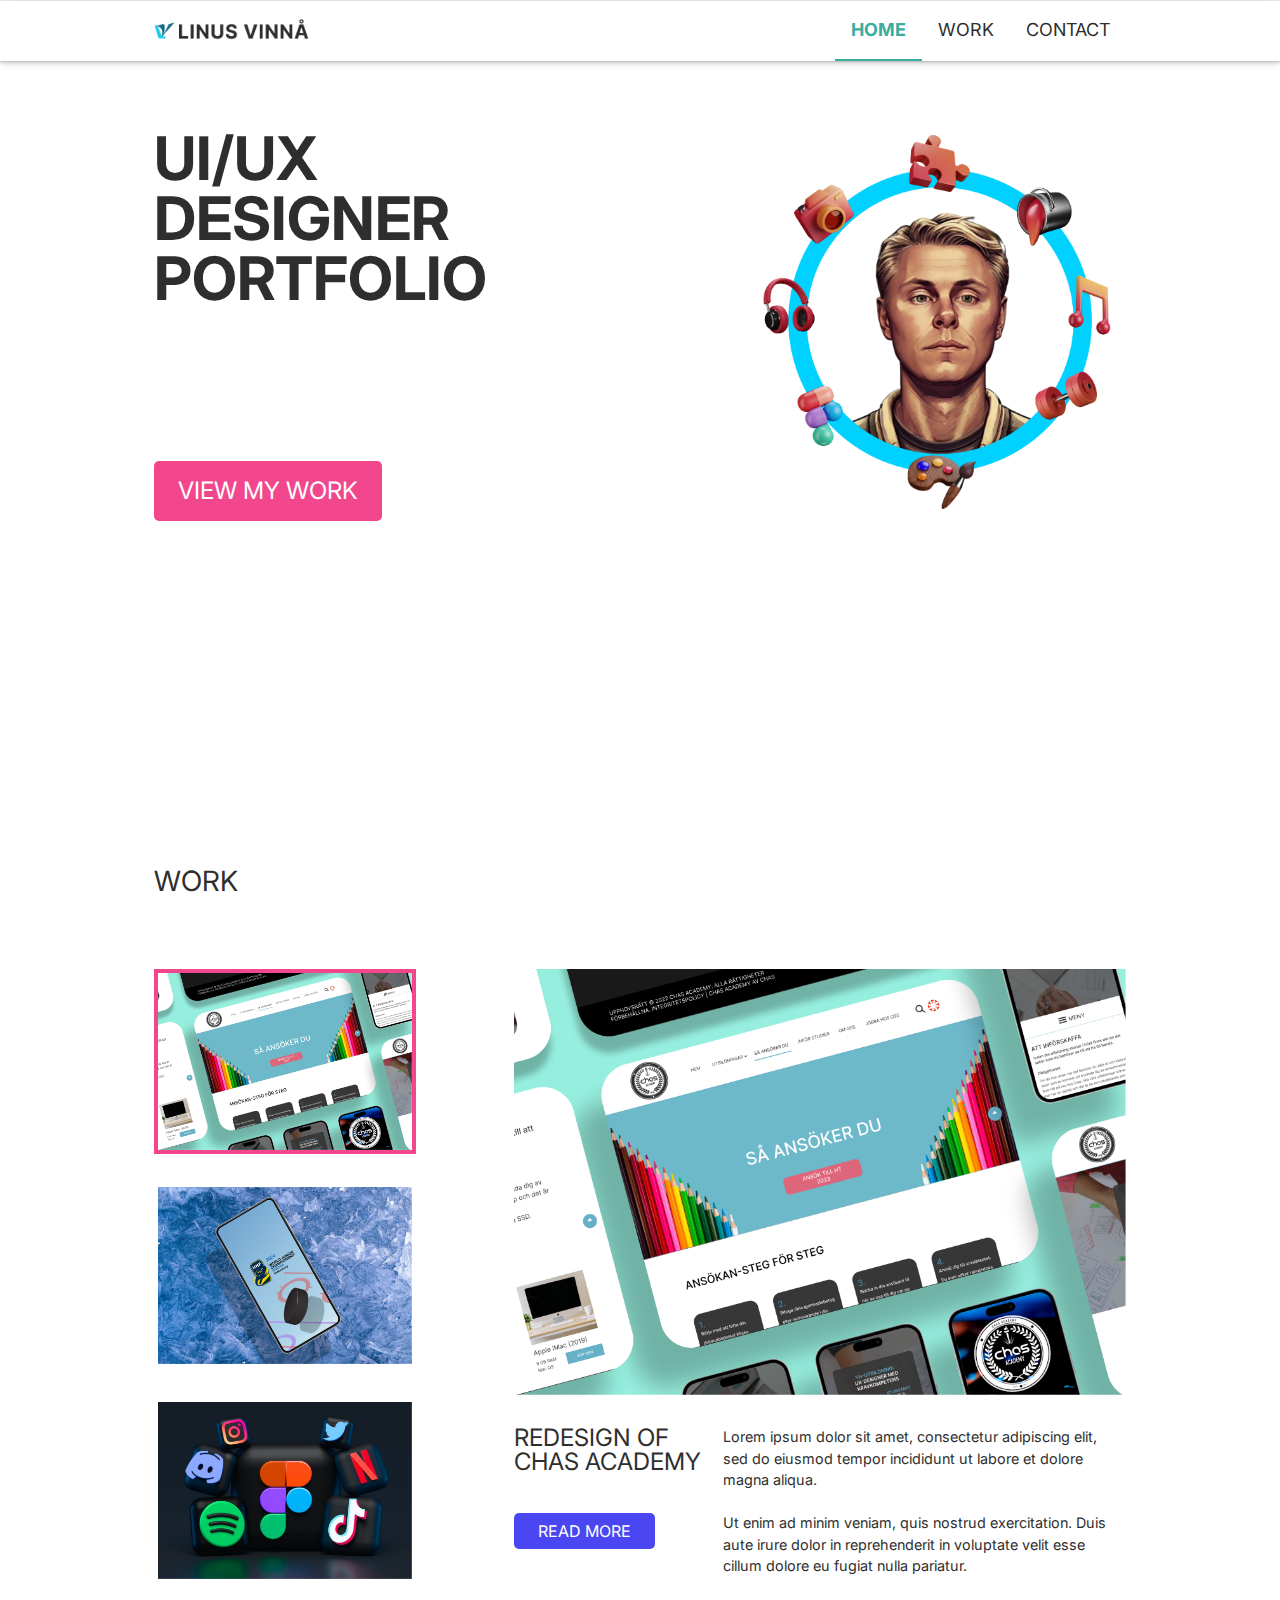
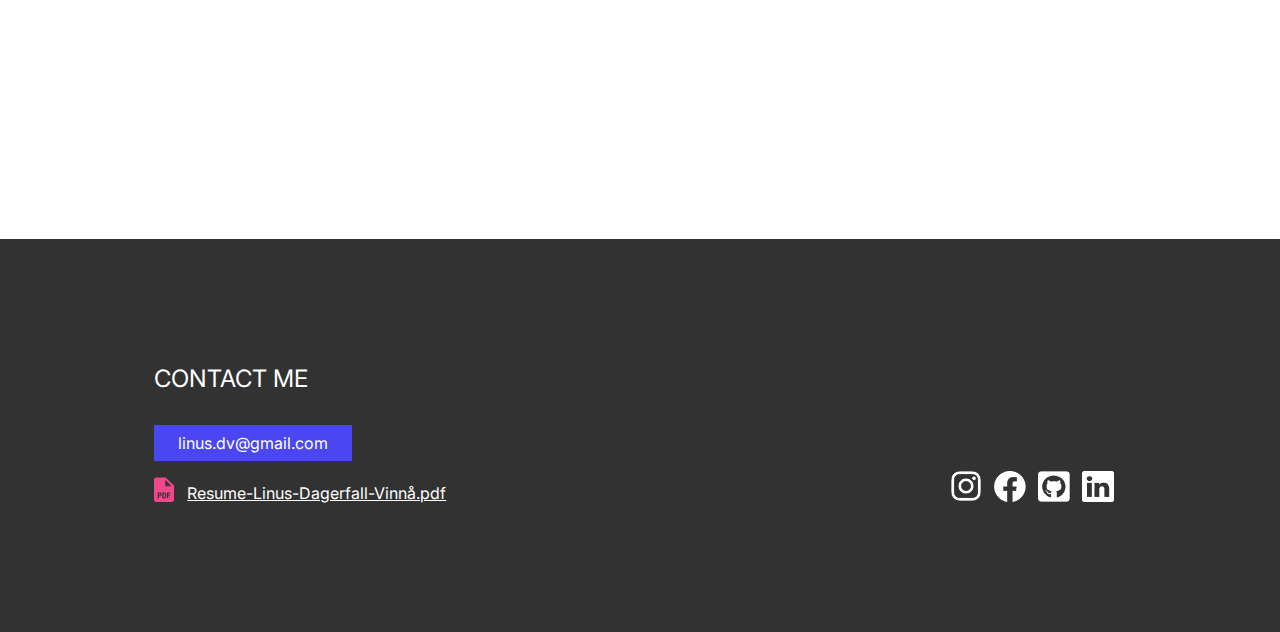
==== Index.html @ 8bae4296 "Add comment" ====
<!doctype html>
<html>

<head>
    <meta name="viewport" content="width=device-width, initial-scale=1">
    <title>Start</title>
    <link rel="stylesheet" type="text/css" href="reset.css" />
    <link rel="stylesheet" type="text/css" href="styles.css" />
    <link href='https://fonts.googleapis.com/css?family=Inter' rel='stylesheet'>
    <script src="https://ajax.googleapis.com/ajax/libs/jquery/1.12.4/jquery.min.js"></script>
    <script src="http://maxcdn.bootstrapcdn.com/bootstrap/3.3.7/js/bootstrap.min.js"></script>
    <script type="text/javascript" src="script.js"></script>
    <meta charset="utf-8">
</head>

<body>
    <span id="1"></span>
    <!--Test123-->
    <!-- Header -->
    <header>
        <div id="widescreen_logo">
            <a href="#1"><img src="images/loggan.png" alt="Linus Vinnå logotyp" /></a>
            <!-- Lägg till alt på andra ställen!!!-->
        </div>

        <div id="smallscreen_header">
            <div id="smallscreen_logo">
                <a href="#1"><img src="images/loggan.png" alt="Linus Vinnå logotyp" /></a>
            </div>
            <a id="hamburger_menu_button">&#9776</a><!--Burgermenu-->
        </div>

        <nav>
            <ul id="largemenu">
                <li><a href="#1" class = "active" class="close">HOME</a></li>
                <li><a href="#2" class="close">WORK</a></li><!--widescreen menu-->
                <li><a href="#3" class="close">CONTACT</a></li>
            </ul>

            <ul id="smallmenu">
                <li><a href="#1" class = "active2" class="close">HOME</a></li>
                <li><a href="#2" class="close">WORK</a></li> <!--smallscreen menu-->
                <li><a href="#3" class="close">CONTACT</a></li>
            </ul>
        </nav>
    </header>


    <div id="title_section">
        <div id="title_grid_container">
            <div id="item1">
                <div id="top_div">
                    <h1>UI/UX DESIGNER PORTFOLIO</h1>
                    <div id="bottom_div">
                        <a href="#2" id="view_work_button">VIEW MY WORK</a>
                    </div>
                </div>
            </div>
            <div id="item2">
                <img id="header_image" src="images/objects2.png" /> <!--Byt namn på bilder!-->
            </div>
        </div>
    </div>


    <span id="2"></span>

    <h2 id="widescreen_gallery_title">WORK</h2>

    <div id="wideversion_gallery">

        <div id="side_gallery_nav">
            <img id="wideversion_gallery_box1" class="wideversion_gallery_image" src="images/bild123.png"
                onclick=chas(); />
            <img id="wideversion_gallery_box2" class="wideversion_gallery_image" src="images/hockey_image.png"
                onclick=hockey(); />
            <img id="wideversion_gallery_box3" class="wideversion_gallery_image" src="images/figma_image.png"
                onclick=figma(); />
        </div>


        <div id="main_gallery">
            <img id="wideversion_big_gallery_image" src="images/bild123.png" />
            <div id="bottom_main">
                <div id="left_main">
                    <h2 id="gallery_title">Redesign of Chas Academy</h2>
                    <a href="CaseStudy1.html" id="readmore_btn">READ MORE</a>
                </div>
                <p id="wide_paragraph">Lorem ipsum dolor sit amet, consectetur adipiscing elit, sed do eiusmod
                    tempor
                    incididunt ut labore et dolore magna aliqua.<br><br>

                    Ut enim ad minim veniam, quis nostrud exercitation. Duis aute irure dolor in
                    reprehenderit
                    in voluptate velit esse cillum dolore eu fugiat nulla pariatur. </p>
            </div>
        </div>
    </div>

    <div id="smallversion_gallery">

        <h2 id="smallscreen_gallery_title">Work</h2>

        <div id="big_image_section_smallversion">
            <img id="smallversion_big_gallery_image" src="images/bild123.png" />
        </div>

        <div id="top_section_smallversion">
            <img id="smallversion_gallery_box1" class="smallversion_gallery_image" src="images/bild123.png"
                onclick=chas2(); />
            <img id="smallversion_gallery_box2" class="smallversion_gallery_image" src="images/hockey_image.png"
                onclick=hockey2(); />
            <img id="smallversion_gallery_box3" class="smallversion_gallery_image" src="images/figma_image.png"
                onclick=figma2(); />
        </div>

        <div id="bottom_section_gallery_smallversion">
            <h2 id="gallery_title_smallversion">Redesign of Chas Academy</h2>
            <p id="small_paragraph">Lorem ipsum dolor sit amet, consectetur adipiscing elit, sed do eiusmod
                tempor
                incididunt ut labore et dolore magna aliqua.<br><br>

                Ut enim ad minim veniam, quis nostrud exercitation. Duis aute irure dolor in
                reprehenderit
                in voluptate velit esse cillum dolore eu fugiat nulla pariatur. </p>
            <a href="CaseStudy1.html" id="readmore_btn_small">READ MORE</a>
        </div>
    </div>


    <!-- Footer -->
    <span id="3"></span>
    <footer>
        <div id="footer_row">
            <div id="footer_left">
                <h3>Contact me</h3>
                <a href="mailto:linus.dv@gmail.com" id="email_link">linus.dv@gmail.com</a><br><br>
                <div id="resume">
                    <a href="https://www.w3schools.com/" target="_blank"><img id="pdfimage"
                            src="images/pdf_vector.png" /></a>
                    <p id="resume_text">
                        <a href="https://www.w3schools.com/" target="_blank">Resume-Linus-Dagerfall-Vinnå.pdf</a>
                    </p>
                </div>
            </div>
            <div id="footer_right">
                <a href="https://www.instagram.com/?hl=sv" target="_blank"><img class="social_media_image"
                        src="images/instagram.png" /></a>
                <a href="https://www.facebook.com/" target="_blank"><img class="social_media_image"
                        src="images/facebookimage.png" /></a>
                <a href="https://github.com/" target="_blank"><img class="social_media_image"
                        src="images/githubimage.png" /></a>
                <a href="https://www.linkedin.com/feed/" target="_blank"><img class="social_media_image"
                        src="images/linkedinimage.png" /></a>
            </div>
        </div>
    </footer>
    <script src="./gallery_script.js"></script>
</body>

</html>
---- styles.css ----
* {
    box-sizing: border-box;
}

/* Style the body */
body {
    font-family: 'Inter';
    margin: 0;
    color: #2E2E2E;
    font-size: 1rem;
}


header {
    background-color: #f1f1f1;
    width: 100%;
    padding: 1px 0;
    text-align: center;
    position: fixed;
    z-index: 100;
}


a {
    color: inherit;
}

ul {
    display: flex;
    list-style-type: none;
    margin: 0;
    overflow: hidden;
    background-color: white;
    justify-content: flex-end;
    box-shadow: 0 2px 4px 0 rgba(0, 0, 0, 0.16), 0 2px 10px 0 rgba(0, 0, 0, 0.12);
    padding-right: 12%;
    -webkit-transition: max-height 0.4s;
    -moz-transition: max-height 0.4s;
    transition: max-height 0.4s;
    padding-right: 12%;
}

li a {
    display: inline-block;
    color: #2E2E2E;
    text-align: center;
    padding: 20px 16px;
    text-decoration: none;
    font-size: large;
    border-bottom: 2px solid #FFFF;
}

li a:hover {
    border-bottom: 2px solid #3BAD9F;
    transition: 0, 7s;
}

li a.active {
    color: #3BAD9F;
    border-bottom: 2px solid #3BAD9F;
    font-weight: 700;
}

li a.active2 {
    color: #3BAD9F;
    font-weight: 700;
}

.parallax3 {
    background: url("images/chascasestudybg.png")repeat fixed 100%;
}

.parallax-inner-casestudy {
    padding-top: 14%;
    padding-bottom: 32%;
    padding-left: 12%;
    padding-right: 12%;
}

.left {
    float: left;
    width: 50%;
}

.right {
    float: right;
    width: 50%;
}

.chastitle {
    text-align: left;
    color: #2E2E2E;
    width: 120%;
    font-size: 140%;
    text-transform: uppercase;
    letter-spacing: 14;
    font-family: 'Inter';
    line-height: 120%;
}

.chastitle2 {
    text-align: left;
    color: #2E2E2E;
    width: 120%;
    font-size: 200%;
    padding-top: 0%;
    padding-bottom: 5%;
    text-transform: uppercase;
    letter-spacing: 14;
    font-family: 'Inter';
    line-height: 120%;
}

.flextest {
    display: flex;
    flex-direction: column;
    justify-content: flex-start;
    display: none;
}

.casestudylogo {
    float: left;
    width: 50%;
    padding-top: 10%;
}

.casestudyheroimage {
    float: right;
    width: 90%;
    padding-bottom: 0px;
}

.casestudyheroimage2 {
    float: right;
    width: 100%;
    padding-bottom: 0px;
}

#widescreen_logo {
    top: 1.2rem;
    /*left: 3rem;*/
    padding-left: 12%;
    position: absolute;
    transition: filter 0.3s ease-in-out;
    opacity: 1.0;
    filter: alpha(opacity=100);
}

#widescreen_logo:hover {
    opacity: 0.9;
    filter: alpha(opacity=100);
}

#widescreen_logo img {
    max-width: 10rem;
    max-height: 10rem;
}

#smallscreen_logo {
    top: 0rem;
    padding-left: 0%;
    position: absolute;
    display: none;
    transition: filter 0.3s ease-in-out;
    opacity: 1.0;
    filter: alpha(opacity=100);
}

#smallscreen_logo:hover {
    opacity: 0.9;
    filter: alpha(opacity=100);
}

#smallscreen_logo img {
    max-width: 9rem;
    max-height: 9rem;
}

#smallscreen_header {
    width: 100%;
    background-color: white;
    text-align: right;
    box-sizing: border-box;
    cursor: pointer;
    color: #2E2E2E;
    display: none;
    font-size: 2.4em;
    padding-left: 5%;
    padding-right: 5%;
    box-shadow: 0 2px 4px 0 rgba(0, 0, 0, 0.16), 0 2px 10px 0 rgba(0, 0, 0, 0.12);
    z-index: 100;
}

#hamburger_menu_button {
    width: 40%;
}


#smallmenu {
    display: none;
}


/*Title */
#title_section {
    padding-top: 10%;
    padding-bottom: 15%;
    padding-left: 12%;
    padding-right: 12%;
    color: #323232;
    background-color: #ffffff;
}

#view_work_button {
    background-color: #F2478D;
    border: none;
    color: white;
    padding: 18px 24px;
    text-align: center;
    text-decoration: none;
    display: inline-block;
    font-size: 24px;
    cursor: pointer;
    margin-top: 0%;
    border-radius: 5px;
    opacity: 1.0;
    filter: alpha(opacity=100);
    transition: filter 0.3s ease-in-out;
}

#view_work_button:hover {
    opacity: 0.9;
    filter: alpha(opacity=100);
    /* For IE8 and earlier */
}

h1 {
    text-align: left;
    color: #2E2E2E;
    font-family: 'Inter';
    font-size: 200%;
    margin-top: 0%;
    font-weight: bold;
}


#item1 {
    grid-area: left;
}

#item2 {
    grid-area: right;

}

#title_grid_container {
    display: grid;
    grid-template-areas:
        'left right right right right right';
}

#title_grid_container>div {
    text-align: center;
    font-size: 30px;
    position: relative;
}

#title_grid_container2 {
    display: grid;
    grid-template-areas:
        'left right right right right right';
}

#title_grid_container2>div {
    text-align: center;
    font-size: 30px;
    position: relative;
}

#top_div {
    position: relative;
    height: 100%;
}

#bottom_div {
    position: absolute;
    bottom: 0px;
}

#header_image {
    float: right;
    width: 70%;
}

#email_link {
    background-color: #4A47F2;
    border: none;
    color: white;
    padding: 10px 24px;
    text-align: center;
    text-decoration: none;
    display: inline-block;
    font-size: 16px;
    cursor: pointer;
    margin-top: 5%;
    transition: filter 0.3s ease-in-out;
    opacity: 1.0;
    filter: alpha(opacity=100);
}

#email_link:hover {
    opacity: 0.9;
    filter: alpha(opacity=100);
}

/* Column container */
#footer_row {
    display: flex;
    flex-wrap: wrap;
}

#footer_left {
    flex: 70%;
}

#resume {
    display: flex;
    justify-content: flex-start;
    align-items: flex-end;
}

#wideversion_gallery {
    display: flex;
    flex-wrap: wrap;
    padding-left: 12%;
    padding-right: 12%;
    margin-top: 20%;
    padding-bottom: 20%;
}

#side_gallery_nav {
    display: flex;
    flex-direction: column;
    justify-content: flex-start;
    flex: 30%;
    cursor: pointer;
}

#smallversion_gallery {
    display: none;
    padding-bottom: 20%;
    padding-top: 20%;
}

#widescreen_gallery_title {
    display: block;
}

#top_section_smallversion {
    display: flex;
    flex-direction: row;
    justify-content: center;
    padding-left: 5%;
    padding-right: 5%;
    padding-bottom: 5%;
}

#big_image_section_smallversion {
    display: flex;
    flex-direction: row;
    justify-content: center;
    padding-top: 5%;
    padding-left: 5%;
    padding-right: 5%;
}

#main_gallery {
    display: flex;
    flex-direction: column;
    justify-content: flex-start;
    flex: 70%;
    padding-left: 7%;
}

#bottom_main {
    display: flex;
    flex-direction: row;
    justify-content: flex-start;
    padding-top: 5%;
}

#bottom_section_gallery_smallversion {
    display: flex;
    flex-direction: column;
    justify-content: flex-start;
    padding-left: 5%;
    padding-right: 5%;
}

#footer_right {
    display: flex;
    justify-content: flex-end;
    align-items: flex-end;
    flex: 30%;
}

/* Footer */
footer {
    padding-left: 12%;
    padding-right: 12%;
    padding-top: 10%;
    padding-bottom: 10%;
    text-align: left;
    background: #323232;
    color: white;
}

#pdfimage {
    width: 20px;
}

.social_media_image {
    width: 32px;
    margin-right: 12px;
    opacity: 1.0;
    filter: alpha(opacity=100);
    transition: filter 0.3s ease-in-out;
}

.social_media_image:hover {
    opacity: 0.9;
    filter: alpha(opacity=100);
}

#resume_text {
    text-align: left;
    color: #ffffff;
    margin-bottom: 3px;
    margin-left: 2%;
}

#gallery_title {
    text-transform: uppercase;
    font-size: 24px;
    margin-top: 0%;
    margin-bottom: 20%;
    padding-top: 0%;
    padding-left: 0%;
}

#gallery_title_smallversion {
    text-transform: uppercase;
    font-size: 24px;
    margin-top: 0%;
    margin-bottom: 5%;
    padding-top: 0%;
    padding-left: 0%;
}

#smallscreen_gallery_title {
    text-transform: uppercase;
    font-size: 24px;
    margin-top: 0%;
    padding-top: 0%;
    padding-left: 5%;
    width: 100%;
}

#header_image {
    float: right;
    width: 70%;
}

.wideversion_gallery_image {
    float: left;
    width: 90%;
    margin-top: 10%;
    opacity: 1.0;
    filter: alpha(opacity=100);
    border: 4px solid #FFFF;
    /* For IE8 and earlier */
    transition: filter 0.3s ease-in-out;
}

.wideversion_gallery_image:hover {
    opacity: 0.9;
    filter: alpha(opacity=100);
    /* For IE8 and earlier */
}

#wideversion_big_gallery_image {
    width: 100%;
    float: right;
}

.smallversion_gallery_image {
    float: left;
    width: 30%;
    margin-top: 10%;
    margin-left: 5%;
    opacity: 1.0;
    cursor: pointer;
    filter: alpha(opacity=100);
    border: 4px solid #FFFF;
    /* For IE8 and earlier */
    transition: filter 0.3s ease-in-out;
}

.smallversion_gallery_image:hover {
    opacity: 0.9;
    filter: alpha(opacity=100);
    /* For IE8 and earlier */
}

#smallversion_big_gallery_image {
    width: 100%;
}

#readmore_btn {
    background-color: #4A47F2;
    border: none;
    color: white;
    padding: 10px 24px;
    text-align: center;
    text-decoration: none;
    display: inline-block;
    font-size: 16px;
    cursor: pointer;
    margin-top: 0%;
    border-radius: 5px;
    transition: filter 0.3s ease-in-out;
    opacity: 1.0;
    filter: alpha(opacity=100);
    float: left;
}

#readmore_btn:hover {
    opacity: 0.9;
    filter: alpha(opacity=100);
    /* For IE8 and earlier */
}

#readmore_btn_small {
    width: 35%;
    background-color: #4A47F2;
    border: none;
    color: white;
    padding: 15px 24px;
    text-align: center;
    text-decoration: none;
    display: inline-block;
    font-size: 16px;
    cursor: pointer;
    margin-top: 5%;
    border-radius: 5px;
    float: left;
    transition: filter 0.3s ease-in-out;
    opacity: 1.0;
    filter: alpha(opacity=100);
}

#readmore_btn_small:hover {
    opacity: 0.9;
    filter: alpha(opacity=100);
}

#wide_paragraph {
    font-size: 90%;
    margin-left: 2%;
    text-align: left;
    margin-top: 0px;
    padding-top: 0px;
    line-height: 150%;
}

#small_paragraph {
    display: none;
    font-size: 80%;
    text-align: left;
    margin-top: 0px;
    padding-top: 0px;
    line-height: 150%;
}

#wideversion_gallery_box1 {
    border: 4px solid #F2478D;
    margin-top: 0px;
}

#smallversion_gallery_box1 {
    border: 4px solid #F2478D;
    margin-top: 10%;
    margin-left: 0%;
}

h2 {
    font-size: 28px;
    text-align: left;
    float: left;
    font-weight: 400;
    padding-top: 12%;
    padding-left: 12%;
}

h3 {
    font-size: 24px;
    text-transform: uppercase;
    text-align: left;
    font-weight: 400;
}

#side_gallery_nav2 {
    display: flex;
    flex-direction: row;
    justify-content: flex-start;
    flex: 60%;
    line-height: 150%;
    padding-left: 7%;
}

#main_gallery2 {
    display: flex;
    justify-content: flex-end;
    flex: 40%;
}

.gallerypic {
    width: 100%;
}

#wideversion_gallery2 {
    display: flex;
    flex-wrap: wrap;
    padding-left: 12%;
    padding-right: 12%;
    margin-top: 5%;
    padding-bottom: 20%;
    line-height: 150%;
}

#side_gallery_nav3 {
    display: flex;
    flex-direction: row;
    justify-content: flex-start;
    flex: 40%;
}

#main_gallery3 {
    display: flex;
    flex-direction: row;
    justify-content: flex-start;
    flex: 60%;
    padding-top: 3%;
    font-weight: bold;
}

#wideversion_gallery3 {
    display: flex;
    flex-wrap: wrap;
    flex-direction: column;
    padding-left: 12%;
    padding-right: 12%;
    margin-top: 12%;
    line-height: 150%;
}

.test123 {
    font-size: 28px;
    text-align: left;
    float: left;
    font-weight: 400;
    padding-top: 0%;
    padding-left: 0%;
}

.parallax4 {
    background: url("images/parallax2.png")repeat fixed 100%;
    -webkit-background-size: cover;
    -moz-background-size: cover;
    background-size: cover;
}

.parallax-inner-casestudy2 {
    padding-top: 10%;
    padding-bottom: 10%;
}


.colortempelet {
    width: 100%;
}

#colortempelet_div {
    display: flex;
    flex-wrap: wrap;
    padding-left: 12%;
    padding-right: 12%;
    margin-top: 5%;
    padding-bottom: 20%;
}

@media screen and (max-width:1100px) {
    h1 {
        text-align: left;
        color: #2E2E2E;
        font-family: 'Inter';
        font-size: 160%;
        margin-top: 0%;
    }

    .wideversion_gallery_image {
        width: 100%;
    }


    #wideversion_big_gallery_image {
        width: 100%;
    }

    #wide_paragraph {
        font-size: 80%;
        margin-left: 2%;

    }

    h2 {
        font-size: 28px;
        padding-left: 12%;
        padding-top: 8%;
    }

    #readmore_btn {
        padding: 8px 12px;
        font-size: 16px;
    }

    #wideversion_gallery2 {
        display: flex;
        flex-wrap: wrap;
        flex-direction: column;
        justify-content: flex-start;
        padding-left: 12%;
        padding-right: 12%;
        margin-top: 5%;
        padding-bottom: 20%;
    }

    #side_gallery_nav2 {
        justify-content: flex-start;
        padding-left: 0%;
        padding-top: 5%;
    }

    #main_gallery3 {
        padding-top: 5%;
    }

}


@media screen and (max-width:900px) {
    h1 {
        text-align: left;
        color: #2E2E2E;
        font-family: 'Inter';
        font-size: 140%;
        margin-top: 0%;
    }

    #wideversion_big_gallery_image {
        width: 100%;
    }

}

@media screen and (max-width:800px) {
    h1 {
        text-align: left;
        color: #2E2E2E;
        font-family: 'Inter';
        font-size: 120%;
        margin-top: 0%;
    }

    #title_section {
        padding-top: 10%;
    }

    #wideversion_big_gallery_image {
        width: 100%;
    }

}


@media screen and (max-width:768px) {

    ul li a {
        width: 100%;
        box-sizing: border-box;
        justify-content: flex-start;
        padding-left: 0%;
        padding-right: 0%;
        text-align: left;
        border-bottom: 0px solid #FFFF;
        color: #999999;
    }

    ul {
        max-height: 0;
        font-size: 18px;
        line-height: 15px;
    }

    li a:hover {
        color: #2E2E2E;
        border-bottom: 0px solid #FFFF;
    }

    #largemenu {
        display: none;
    }

    #smallmenu {
        display: block;
        width: 100%;
    }

    .showing {
        max-height: 20em;
    }

    #widescreen_logo {
        display: none;
    }

    #smallscreen_logo {
        display: block;
    }

    #smallscreen_header {
        display: block;
        padding-left: 5%;
        padding-right: 5%;
    }

    #footer_row,
    .navbar {
        flex-direction: column;
    }

    #view_work_button {
        font-size: 18px;
        margin-top: 2%;
        padding: 16px 16px;
    }

    h1 {
        text-align: left;
        color: #2E2E2E;
        font-family: 'Inter';
        font-size: 120%;
        margin-top: 0%;
    }

    #title_section {
        padding-left: 5%;
        padding-right: 5%;
        padding-top: 20%;
    }

    #footer_right {
        display: flex;
        justify-content: flex-start;
        align-items: flex-end;
        margin-top: 10%;
    }

    footer {
        padding-top: 12%;
        padding-bottom: 12%;
        padding-left: 5%;
        padding-right: 5%;
    }

    #wideversion_gallery {
        display: flex;
        flex-wrap: wrap;
        padding-right: 5%;
        padding-left: 5%;
    }

    #gallery_title {
        font-size: 20px;
    }

    #gallery_title_smallversion {
        font-size: 20px;
    }

    #wideversion_big_gallery_image {
        width: 100%;
    }

    #smallversion_gallery {
        display: block;
    }

    #small_paragraph {
        display: block;
    }

    #wideversion_gallery {
        display: none;
    }


    h2 {
        font-size: 28px;
        padding-top: 25%;
        padding-left: 5%;
    }

    #widescreen_gallery_title {
        display: none;
    }

    ul li a {
        width: 100%;
        box-sizing: border-box;
        padding-left: 5%;
        padding-right: 0%;
        text-align: left;
        border-bottom: 0px solid #FFFF;
        color: #999999;
    }

    .parallax-inner-casestudy {
        padding-top: 14%;
        padding-bottom: 50%;
        margin-left: 5%;
        margin-right: 5%;
    }

    .flextest {
        display: block;
    }

    #title_grid_container2 {
        display: none;
    }


}

@media screen and (max-width:580px) {
    ul li a {
        width: 100%;
        box-sizing: border-box;
        padding-left: 5%;
        padding-right: 0%;
        text-align: left;
        border-bottom: 0px solid #FFFF;
        color: #999999;
    }


    h2 {
        font-size: 24px;
        padding-top: 20%;
        padding-left: 5%;
    }

    ul {
        max-height: 0;
        font-size: 18px;
        line-height: 15px;
    }

    li a:hover {
        color: #2E2E2E;
        border-bottom: 0px solid #FFFF;
    }

    .showing {
        max-height: 20em;
    }

    #smallscreen_header {
        display: block;
    }

    #smallscreen_logo {
        display: block;
    }

    h1 {
        text-align: left;
        color: #2E2E2E;
        font-family: 'Inter';
        font-size: 80%;
        margin-top: 0%;
    }

    #gallery_title {
        font-size: 12px;
    }

    #gallery_title_smallversion {
        font-size: 20px;
    }

    #small_paragraph {
        display: block;
    }

    #wide_paragraph {
        display: none;

    }
}
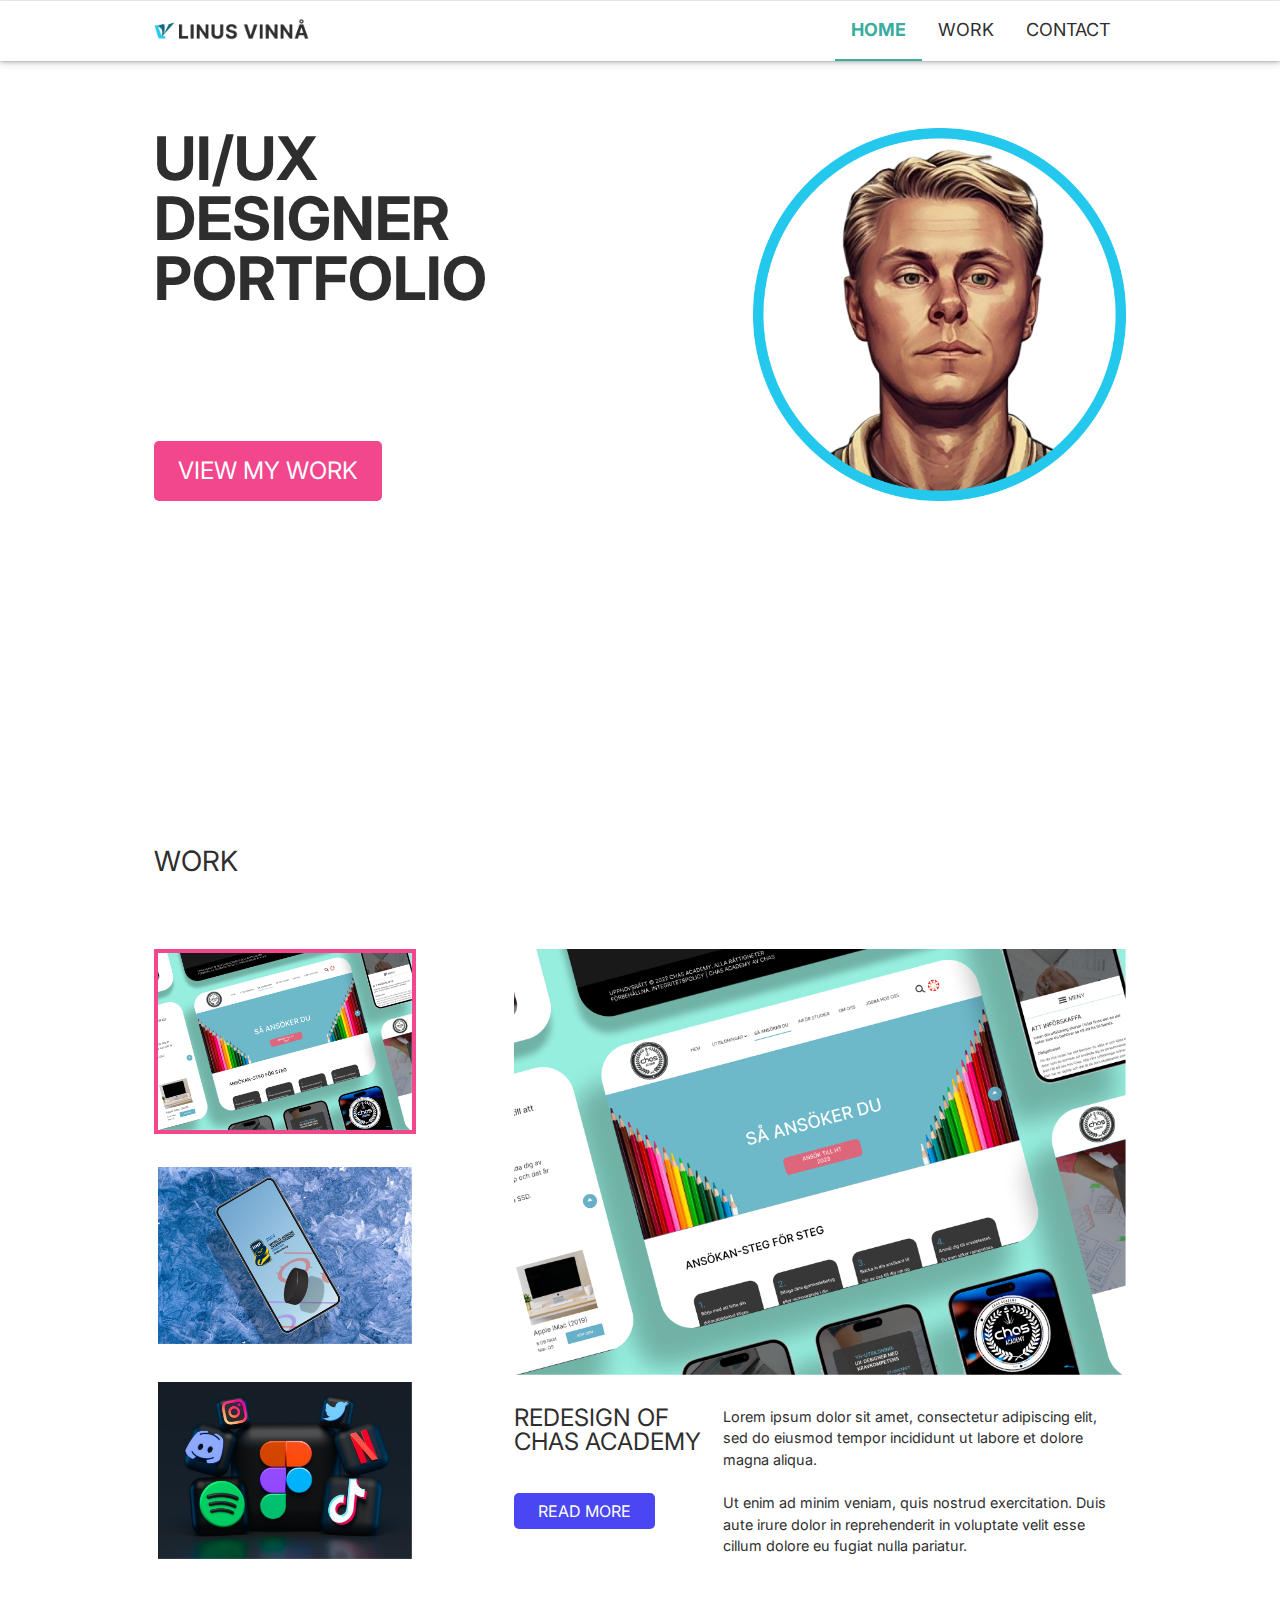
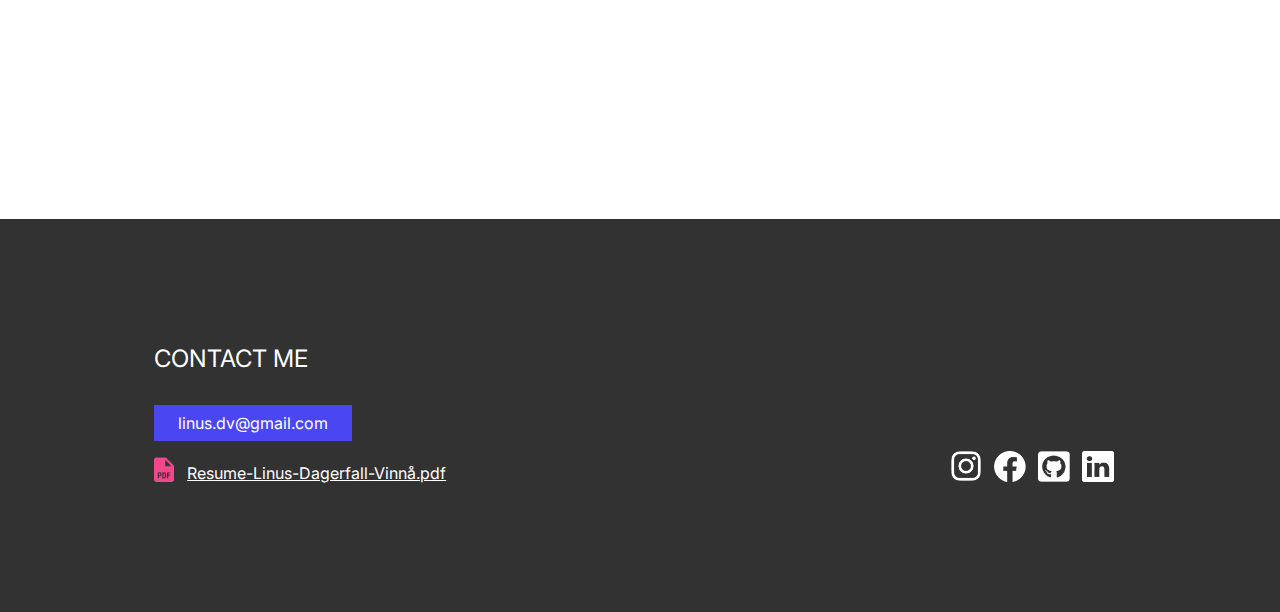
==== commit 7ec3b02d: "friday-changes" ====
--- a/Index.html
+++ b/Index.html
@@ -15,7 +15,6 @@
 
 <body>
     <span id="1"></span>
-    <!--Test123-->
     <!-- Header -->
     <header>
         <div id="widescreen_logo">
@@ -57,7 +56,7 @@
                 </div>
             </div>
             <div id="item2">
-                <img id="header_image" src="images/objects2.png" /> <!--Byt namn på bilder!-->
+                <img id="header_image" src="images/Profilepicture.png" /> <!--Byt namn på bilder!-->
             </div>
         </div>
     </div>
--- a/styles.css
+++ b/styles.css
@@ -66,13 +66,33 @@
     font-weight: 700;
 }
 
+.parallax {
+    background: url("images/chascasestudybg.png")repeat fixed 100%;
+}
+
+.parallax2 {
+    background: url("images/parallax2.png")repeat fixed 20%;
+    padding-top: 10%;
+    padding-bottom: 10%;
+}
+
 .parallax3 {
-    background: url("images/chascasestudybg.png")repeat fixed 100%;
+    background: url("images/parallax2.png")repeat fixed 20%;
+    padding-top: 10%;
+    padding-bottom: 10%;
+}
+
+.parallax4 {
+    background: url("images/hockey.png")repeat fixed 100%;
+}
+
+.parallax5 {
+    background: url("images/hockey.png")repeat fixed 100%;
 }
 
 .parallax-inner-casestudy {
     padding-top: 14%;
-    padding-bottom: 32%;
+    padding-bottom: 14%;
     padding-left: 12%;
     padding-right: 12%;
 }
@@ -87,7 +107,7 @@
     width: 50%;
 }
 
-.chastitle {
+.title {
     text-align: left;
     color: #2E2E2E;
     width: 120%;
@@ -98,7 +118,7 @@
     line-height: 120%;
 }
 
-.chastitle2 {
+.title_small {
     text-align: left;
     color: #2E2E2E;
     width: 120%;
@@ -111,7 +131,7 @@
     line-height: 120%;
 }
 
-.flextest {
+#title_section_small_version {
     display: flex;
     flex-direction: column;
     justify-content: flex-start;
@@ -119,6 +139,12 @@
 }
 
 .casestudylogo {
+    float: left;
+    width: 50%;
+    
+    padding-top: 10%;
+}
+.hockeylogo {
     float: left;
     width: 50%;
     padding-top: 10%;
@@ -130,7 +156,7 @@
     padding-bottom: 0px;
 }
 
-.casestudyheroimage2 {
+.casestudyheroimage_small {
     float: right;
     width: 100%;
     padding-bottom: 0px;
@@ -609,7 +635,7 @@
     font-weight: 400;
 }
 
-#side_gallery_nav2 {
+#right_content_div3 {
     display: flex;
     flex-direction: row;
     justify-content: flex-start;
@@ -618,53 +644,96 @@
     padding-left: 7%;
 }
 
-#main_gallery2 {
+#left_content_div3 {
+    display: flex;
+    justify-content: flex-start;
+    flex: 40%;
+}
+
+.right_content_div {
+    display: flex;
+    flex-direction: row;
+    justify-content: flex-start;
+    flex: 50%;
+    line-height: 150%;
+    padding-left: 7%;
+}
+
+#left_content_div {
     display: flex;
     justify-content: flex-end;
-    flex: 40%;
-}
-
-.gallerypic {
+    flex: 50%;
+}
+
+#right_content_div2 {
+    display: flex;
+    flex-direction: row;
+    justify-content: flex-start;
+    flex: 70%;
+    line-height: 150%;
+    padding-left: 7%;
+}
+
+#left_content_div2 {
+    display: flex;
+    justify-content: flex-end;
+    flex: 30%;
+}
+
+.content_div_image {
     width: 100%;
 }
 
-#wideversion_gallery2 {
+.flexbox_div2 {
     display: flex;
     flex-wrap: wrap;
-    padding-left: 12%;
-    padding-right: 12%;
     margin-top: 5%;
+    padding-bottom: 10%;
+    line-height: 150%;
+}
+
+.flexbox_div3 {
+    display: flex;
+    flex-wrap: wrap;
+    margin-top: 0%;
+    padding-bottom: 10%;
+    line-height: 150%;
+}
+
+.flexbox_div4 {
+    display: flex;
+    flex-wrap: wrap;
+    margin-top: 0%;
     padding-bottom: 20%;
     line-height: 150%;
 }
 
-#side_gallery_nav3 {
+#case_study_section_title {
     display: flex;
     flex-direction: row;
     justify-content: flex-start;
     flex: 40%;
 }
 
-#main_gallery3 {
+.ingress {
     display: flex;
     flex-direction: row;
     justify-content: flex-start;
     flex: 60%;
     padding-top: 3%;
     font-weight: bold;
-}
-
-#wideversion_gallery3 {
+    line-height: 150%;
+}
+
+#flexbox_div1 {
     display: flex;
     flex-wrap: wrap;
     flex-direction: column;
-    padding-left: 12%;
-    padding-right: 12%;
     margin-top: 12%;
     line-height: 150%;
 }
 
-.test123 {
+.case_study_section_h2 {
     font-size: 28px;
     text-align: left;
     float: left;
@@ -673,30 +742,140 @@
     padding-left: 0%;
 }
 
-.parallax4 {
-    background: url("images/parallax2.png")repeat fixed 100%;
-    -webkit-background-size: cover;
-    -moz-background-size: cover;
-    background-size: cover;
-}
-
-.parallax-inner-casestudy2 {
-    padding-top: 10%;
+.case_study_title {
+    font-size: 46px;
+    text-align: left;
+    float: left;
+    font-weight: 400;
+    padding-bottom: 16%;
+    padding-left: 0%;
+}
+
+.fullscreen_image {
+    width: 100%;
+}
+
+.fullscreen_image_div {
+    display: flex;
+    flex-wrap: wrap;
+    margin-top: 0%;
     padding-bottom: 10%;
 }
 
-
-.colortempelet {
+.fullscreen_image_div2 {
+    display: flex;
+    flex-wrap: wrap;
+    margin-top: 10%;
+    padding-bottom: 10%;
+    transition: filter 0.3s ease-in-out;
+    opacity: 1.0;
+    filter: alpha(opacity=100);
+}
+
+.fullscreen_image_div2:hover {
+    opacity: 0.9;
+    filter: alpha(opacity=100);
+}
+
+.fullscreen_image_text {
+    line-height: 150%;
+    padding-top: 5%;
+}
+
+.fullscreen_image_description {
+    line-height: 150%;
+    padding-top: 0%;
+    font-weight: bold;
+}
+
+.horizonalt_image_div {
+    padding-bottom: 5%;
+    display: flex;
+    flex-wrap: nowrap;
+    flex-direction: row;
+    justify-content: center;
+}
+
+.horizonalt_image_div2 {
+    padding-bottom: 5%;
+    display: flex;
+    flex-wrap: nowrap;
+    flex-direction: row;
+    justify-content: center;
+}
+
+.horizonalt_image_div3 {
+    padding-bottom: 10%;
+    display: flex;
+    flex-wrap: nowrap;
+    flex-direction: column;
+    justify-content: flex-start;
+}
+
+.sectionimage {
     width: 100%;
-}
-
-#colortempelet_div {
-    display: flex;
-    flex-wrap: wrap;
-    padding-left: 12%;
-    padding-right: 12%;
-    margin-top: 5%;
-    padding-bottom: 20%;
+    padding: 20%;
+    transition: filter 0.3s ease-in-out;
+    opacity: 1.0;
+    filter: alpha(opacity=100);
+}
+
+.sectionimage:hover {
+    opacity: 0.9;
+    filter: alpha(opacity=100);
+}
+
+.sectionimage2 {
+    width: 30%;
+    padding: 2%;
+    transition: filter 0.3s ease-in-out;
+    opacity: 1.0;
+    filter: alpha(opacity=100);
+}
+
+.container {
+    position: relative;
+}
+
+.other_work_image {
+    opacity: 1;
+    display: block;
+    width: 100%;
+    height: auto;
+    transition: .5s ease;
+    backface-visibility: hidden;
+}
+
+.middle {
+    transition: .5s ease;
+    opacity: 0;
+    position: absolute;
+    top: 50%;
+    left: 50%;
+    transform: translate(-50%, -50%);
+    -ms-transform: translate(-50%, -50%);
+    text-align: center;
+}
+
+.container:hover .other_work_image {
+    opacity: 0.8;
+}
+
+.container:hover .middle {
+    opacity: 1;
+}
+
+.other_work_btn_text {
+    background-color: #4A47F2;
+    color: white;
+    font-size: 16px;
+    padding: 10px 24px;
+    border-radius: 5px;
+}
+
+.content{
+    margin-left: 12%;
+    margin-right: 12%;
 }
 
 @media screen and (max-width:1100px) {
@@ -734,7 +913,7 @@
         font-size: 16px;
     }
 
-    #wideversion_gallery2 {
+    .flexbox_div2 {
         display: flex;
         flex-wrap: wrap;
         flex-direction: column;
@@ -745,13 +924,24 @@
         padding-bottom: 20%;
     }
 
-    #side_gallery_nav2 {
+    .flexbox_div3 {
+        display: flex;
+        flex-wrap: wrap;
+        flex-direction: column-reverse;
+        justify-content: flex-start;
+        padding-left: 12%;
+        padding-right: 12%;
+        margin-top: 0%;
+        padding-bottom: 10%;
+    }
+
+    #right_content_div3 {
         justify-content: flex-start;
         padding-left: 0%;
         padding-top: 5%;
     }
 
-    #main_gallery3 {
+    .ingress {
         padding-top: 5%;
     }
 
@@ -769,6 +959,17 @@
 
     #wideversion_big_gallery_image {
         width: 100%;
+    }
+
+    .right_content_div {
+        justify-content: flex-start;
+        padding-left: 0%;
+        padding-bottom: 5%;
+        padding-top: 10%;
+    }
+
+    #left_content_div {
+        justify-content: flex-start;
     }
 
 }
@@ -942,14 +1143,26 @@
         margin-right: 5%;
     }
 
-    .flextest {
+    #title_section_small_version {
         display: block;
+    }
+
+    .horizonalt_image_div {
+        display: none;
     }
 
     #title_grid_container2 {
         display: none;
     }
 
+    .content{
+        margin-left: 5%;
+        margin-right: 5%;
+    }
+
+    .other_work_image {
+        width: 100%;
+    }
 
 }
 
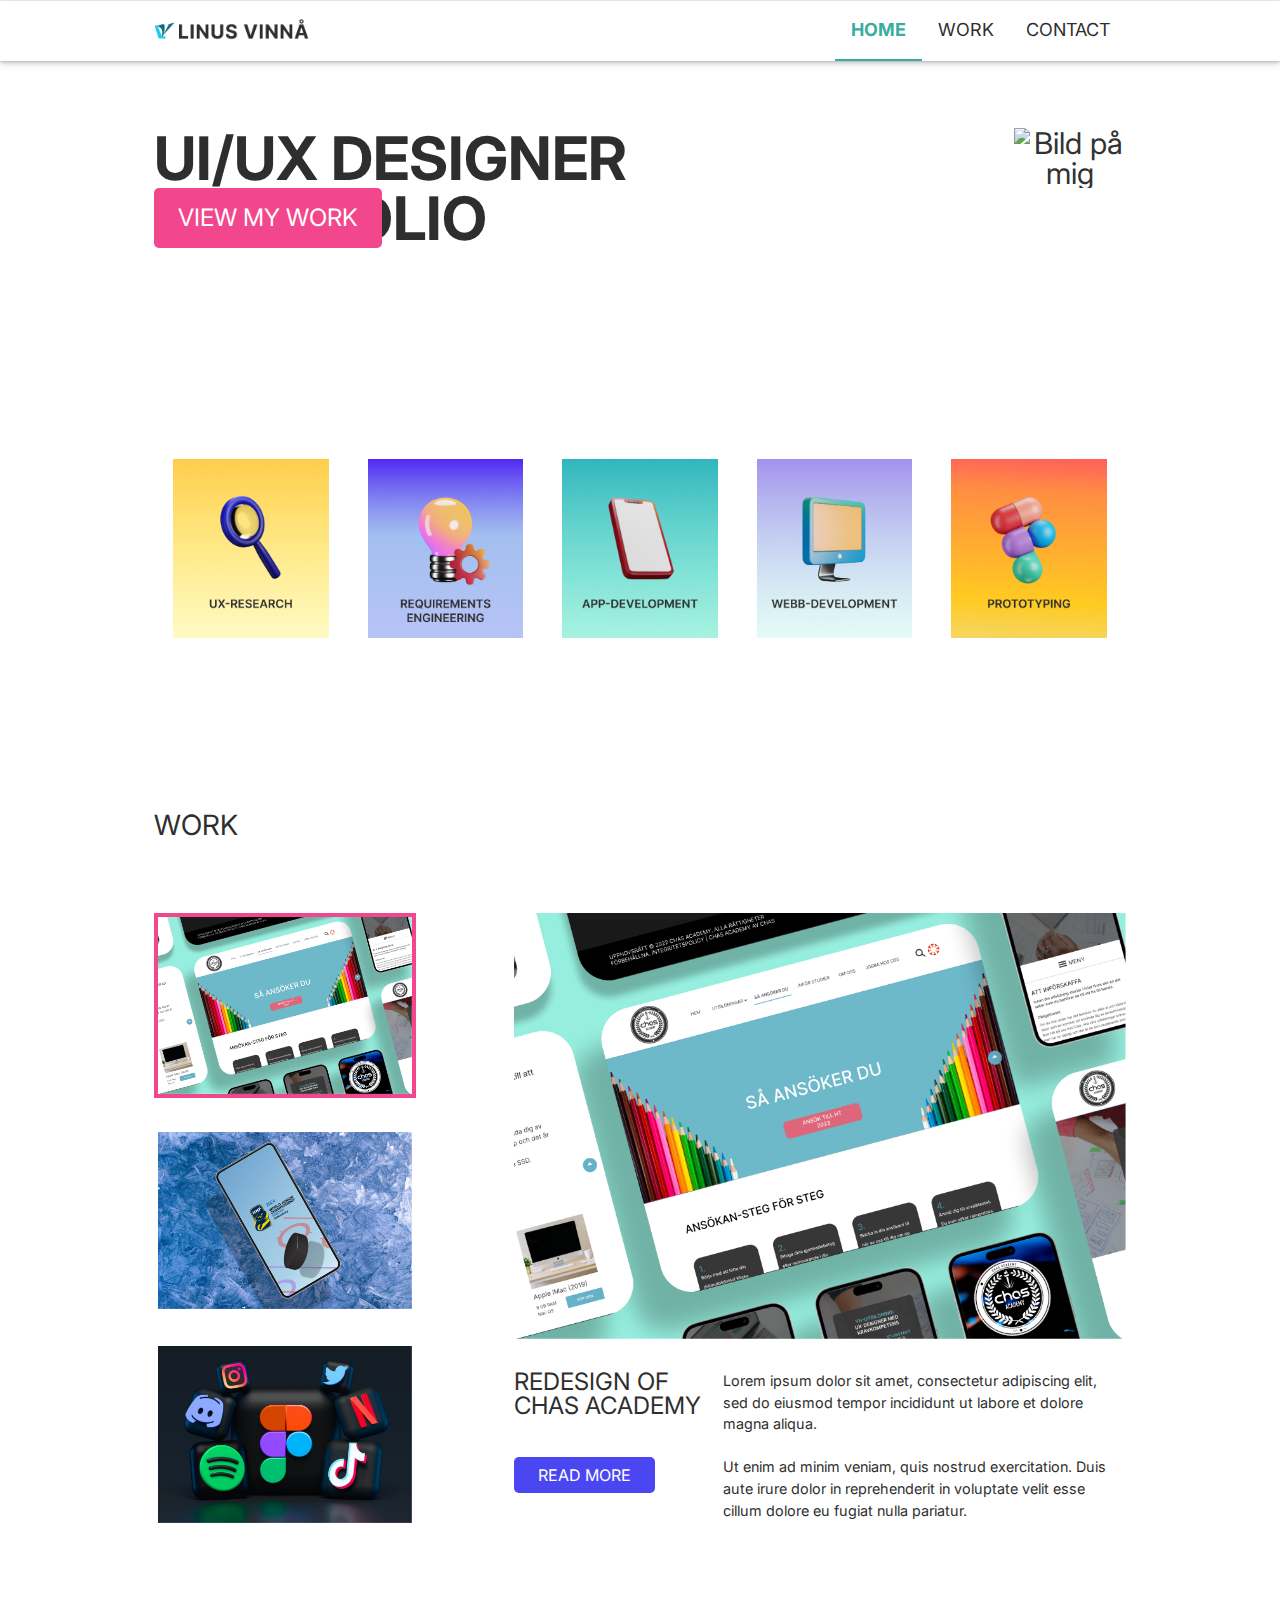
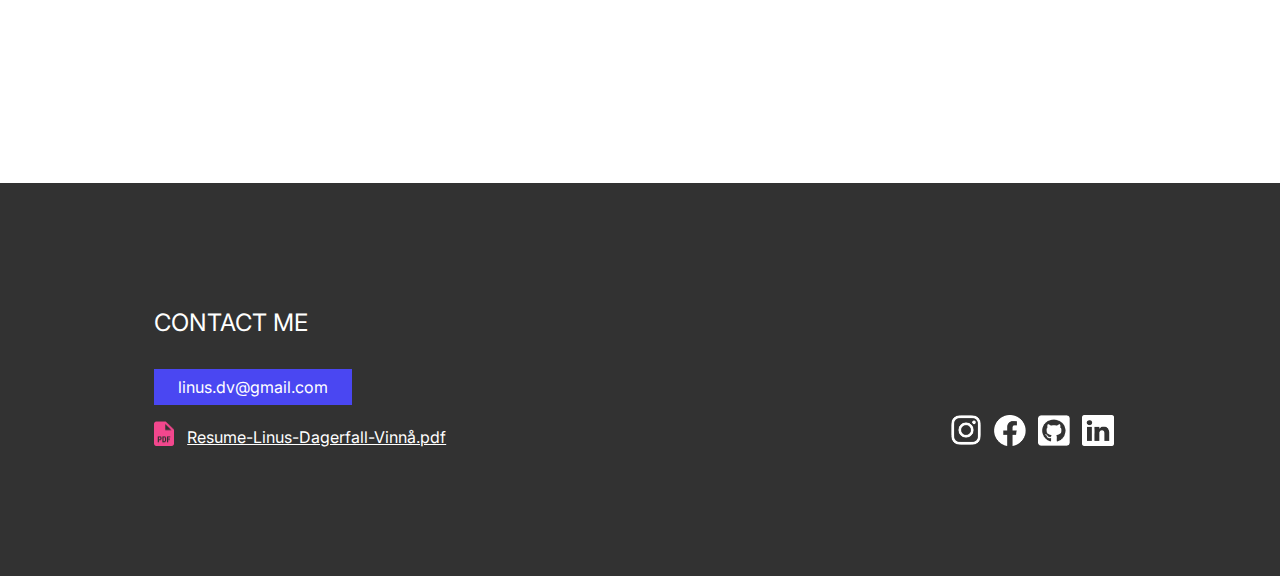
==== commit c026b339: "sunday changes" ====
--- a/Index.html
+++ b/Index.html
@@ -1,5 +1,5 @@
 <!doctype html>
-<html>
+<html lang="zxx">
 
 <head>
     <meta name="viewport" content="width=device-width, initial-scale=1">
@@ -9,7 +9,7 @@
     <link href='https://fonts.googleapis.com/css?family=Inter' rel='stylesheet'>
     <script src="https://ajax.googleapis.com/ajax/libs/jquery/1.12.4/jquery.min.js"></script>
     <script src="http://maxcdn.bootstrapcdn.com/bootstrap/3.3.7/js/bootstrap.min.js"></script>
-    <script type="text/javascript" src="script.js"></script>
+    <script src="script.js"></script>
     <meta charset="utf-8">
 </head>
 
@@ -19,71 +19,82 @@
     <header>
         <div id="widescreen_logo">
             <a href="#1"><img src="images/loggan.png" alt="Linus Vinnå logotyp" /></a>
-            <!-- Lägg till alt på andra ställen!!!-->
         </div>
 
-        <div id="smallscreen_header">
+        <div id="smallscreen_header"><!--Header för lite skärm-->
             <div id="smallscreen_logo">
-                <a href="#1"><img src="images/loggan.png" alt="Linus Vinnå logotyp" /></a>
+                <a href="#1"><img src="images/loggan.png" alt="Linus Vinnå logotyp" /></a><!--Logga-->
             </div>
             <a id="hamburger_menu_button">&#9776</a><!--Burgermenu-->
         </div>
 
+
         <nav>
-            <ul id="largemenu">
-                <li><a href="#1" class = "active" class="close">HOME</a></li>
-                <li><a href="#2" class="close">WORK</a></li><!--widescreen menu-->
+            <ul id="largemenu"><!--Meny för stor skärm-->
+                <li><a href="#1" class="active" class="close">HOME</a></li>
+                <li><a href="#2" class="close">WORK</a></li>
                 <li><a href="#3" class="close">CONTACT</a></li>
             </ul>
 
-            <ul id="smallmenu">
-                <li><a href="#1" class = "active2" class="close">HOME</a></li>
-                <li><a href="#2" class="close">WORK</a></li> <!--smallscreen menu-->
+            <ul id="smallmenu"><!--Meny för liten skärm-->
+                <li><a href="#1" class="active2" class="close">HOME</a></li>
+                <li><a href="#2" class="close">WORK</a></li>
                 <li><a href="#3" class="close">CONTACT</a></li>
             </ul>
         </nav>
     </header>
 
 
-    <div id="title_section">
+    <div id="title_section"> <!--Banner-->
         <div id="title_grid_container">
             <div id="item1">
                 <div id="top_div">
                     <h1>UI/UX DESIGNER PORTFOLIO</h1>
                     <div id="bottom_div">
                         <a href="#2" id="view_work_button">VIEW MY WORK</a>
+                        <!--Knapp som skrollar ner till sektionen Work-->
                     </div>
                 </div>
             </div>
             <div id="item2">
-                <img id="header_image" src="images/Profilepicture.png" /> <!--Byt namn på bilder!-->
+                <img id="header_image" src="images/Profilepicture3.png" alt="Bild på mig" />
             </div>
         </div>
     </div>
 
 
+    <div class="horizonalt_image_div4"> <!-- Meny för sidans olika delar -->
+        <img class="sectionimage3" alt="Ikon för delen Research." src="images/research.png" />
+        <img class="sectionimage3" alt="Ikon för delen Requierments." src="images/requirements.png" />
+        <img class="sectionimage3" alt="Ikon för delen App development." src="images/app.png" />
+        <img class="sectionimage3" alt="Ikon för delen Webb development." src="images/webb.png" />
+        <img class="sectionimage3" alt="Ikon för delen Prototyping." src="images/prototyping.png" />
+    </div>
+
+
     <span id="2"></span>
 
-    <h2 id="widescreen_gallery_title">WORK</h2>
+    <h2 id="widescreen_gallery_title">WORK</h2> <!--Rubrik för sektionen Work-->
 
-    <div id="wideversion_gallery">
+    <div id="wideversion_gallery"> <!--Sektionen Work för stor skärm-->
 
-        <div id="side_gallery_nav">
-            <img id="wideversion_gallery_box1" class="wideversion_gallery_image" src="images/bild123.png"
-                onclick=chas(); />
-            <img id="wideversion_gallery_box2" class="wideversion_gallery_image" src="images/hockey_image.png"
-                onclick=hockey(); />
-            <img id="wideversion_gallery_box3" class="wideversion_gallery_image" src="images/figma_image.png"
-                onclick=figma(); />
+        <div id="side_gallery_nav"> <!--Vänstra menyn för sektionen Work-->
+            <img id="wideversion_gallery_box1" class="wideversion_gallery_image"
+                alt="Bild i meny över projektet med Chas Academy" src="images/chasacademy.png" onclick=chas(); />
+            <img id="wideversion_gallery_box2" class="wideversion_gallery_image"
+                alt="Bild i meny över projektet med WJC 2024" src="images/hockey_image.png" onclick=hockey(); />
+            <img id="wideversion_gallery_box3" class="wideversion_gallery_image"
+                alt="Bild i meny över projektet med Figma" src="images/figma_image.png" onclick=figma(); />
         </div>
 
 
-        <div id="main_gallery">
-            <img id="wideversion_big_gallery_image" src="images/bild123.png" />
-            <div id="bottom_main">
+        <div id="main_gallery"> <!--Högra delen för sektionen Work-->
+            <img id="wideversion_big_gallery_image" src="images/chasacademy.png" alt="Bild över valt projekt" />
+            <!--Stor bild till höger för valt projekt-->
+            <div id="bottom_main"> <!--Sektion med info om valt projekt för stor skärm-->
                 <div id="left_main">
-                    <h2 id="gallery_title">Redesign of Chas Academy</h2>
-                    <a href="CaseStudy1.html" id="readmore_btn">READ MORE</a>
+                    <h2 id="gallery_title">Redesign of Chas Academy</h2> <!--Rubrik för valt projekt-->
+                    <a href="CaseStudy1.html" id="readmore_btn">READ MORE</a> <!--Läs mer-knapp-->
                 </div>
                 <p id="wide_paragraph">Lorem ipsum dolor sit amet, consectetur adipiscing elit, sed do eiusmod
                     tempor
@@ -98,23 +109,25 @@
 
     <div id="smallversion_gallery">
 
-        <h2 id="smallscreen_gallery_title">Work</h2>
+        <h2 id="smallscreen_gallery_title">Work</h2> <!--Rubrik för sektionen Work för liten skärm-->
 
         <div id="big_image_section_smallversion">
-            <img id="smallversion_big_gallery_image" src="images/bild123.png" />
+            <img id="smallversion_big_gallery_image" alt="Bild över valt projekt" src="images/chasacademy.png" />
+            <!--Bild för valt projet för liten skärm-->
         </div>
 
-        <div id="top_section_smallversion">
-            <img id="smallversion_gallery_box1" class="smallversion_gallery_image" src="images/bild123.png"
-                onclick=chas2(); />
-            <img id="smallversion_gallery_box2" class="smallversion_gallery_image" src="images/hockey_image.png"
-                onclick=hockey2(); />
-            <img id="smallversion_gallery_box3" class="smallversion_gallery_image" src="images/figma_image.png"
-                onclick=figma2(); />
+        <div id="middle_section_smallversion"> <!--Meny för liten skärm-->
+            <img id="smallversion_gallery_box1" class="smallversion_gallery_image"
+                alt="Bild i meny över projektet med Chas Academy" src="images/chasacademy.png" onclick=chas2(); />
+            <img id="smallversion_gallery_box2" class="smallversion_gallery_image"
+                alt="Bild i meny över projektet med WJC 2024" src="images/hockey_image.png" onclick=hockey2(); />
+            <img id="smallversion_gallery_box3" class="smallversion_gallery_image"
+                alt="Bild i meny över projektet med Figma" src="images/figma_image.png" onclick=figma2(); />
         </div>
 
-        <div id="bottom_section_gallery_smallversion">
+        <div id="bottom_section_gallery_smallversion"> <!--Sektion med info om valt projekt för liten skärm-->
             <h2 id="gallery_title_smallversion">Redesign of Chas Academy</h2>
+            <!--Rubrik för valt projekt för liten skärm-->
             <p id="small_paragraph">Lorem ipsum dolor sit amet, consectetur adipiscing elit, sed do eiusmod
                 tempor
                 incididunt ut labore et dolore magna aliqua.<br><br>
@@ -122,7 +135,7 @@
                 Ut enim ad minim veniam, quis nostrud exercitation. Duis aute irure dolor in
                 reprehenderit
                 in voluptate velit esse cillum dolore eu fugiat nulla pariatur. </p>
-            <a href="CaseStudy1.html" id="readmore_btn_small">READ MORE</a>
+            <a href="CaseStudy1.html" id="readmore_btn_small">READ MORE</a> <!--Läs mer knapp för liten skärm-->
         </div>
     </div>
 
@@ -131,26 +144,26 @@
     <span id="3"></span>
     <footer>
         <div id="footer_row">
-            <div id="footer_left">
-                <h3>Contact me</h3>
-                <a href="mailto:linus.dv@gmail.com" id="email_link">linus.dv@gmail.com</a><br><br>
+            <div id="footer_left"> <!--Vänstra delen av footern-->
+                <h3>Contact me</h3> <!--Rubrik för footern-->
+                <a href="mailto:linus.dv@gmail.com" id="email_link">linus.dv@gmail.com</a><br><br> <!--Email länk-->
                 <div id="resume">
-                    <a href="https://www.w3schools.com/" target="_blank"><img id="pdfimage"
-                            src="images/pdf_vector.png" /></a>
+                    <a href="" target="_blank"><img id="pdfimage" alt="PDF logga" src="images/pdf_vector.png" /></a>
+                    <!--PDF ikon-->
                     <p id="resume_text">
-                        <a href="https://www.w3schools.com/" target="_blank">Resume-Linus-Dagerfall-Vinnå.pdf</a>
+                        <a href="" target="_blank">Resume-Linus-Dagerfall-Vinnå.pdf</a> <!--Länk till CV-->
                     </p>
                 </div>
             </div>
-            <div id="footer_right">
+            <div id="footer_right"> <!--Högra delen av footern-->
                 <a href="https://www.instagram.com/?hl=sv" target="_blank"><img class="social_media_image"
-                        src="images/instagram.png" /></a>
-                <a href="https://www.facebook.com/" target="_blank"><img class="social_media_image"
+                        alt="Instagram logga" src="images/instagram.png" /></a>
+                <a href="https://www.facebook.com/" target="_blank"><img class="social_media_image" alt="Facebook logga"
                         src="images/facebookimage.png" /></a>
-                <a href="https://github.com/" target="_blank"><img class="social_media_image"
+                <a href="https://github.com/" target="_blank"><img class="social_media_image" alt="Github logga"
                         src="images/githubimage.png" /></a>
                 <a href="https://www.linkedin.com/feed/" target="_blank"><img class="social_media_image"
-                        src="images/linkedinimage.png" /></a>
+                        alt="Linkedin logga" src="images/linkedinimage.png" /></a> <!--Ikon för sociala medier-->
             </div>
         </div>
     </footer>
--- a/styles.css
+++ b/styles.css
@@ -2,14 +2,12 @@
     box-sizing: border-box;
 }
 
-/* Style the body */
 body {
     font-family: 'Inter';
     margin: 0;
     color: #2E2E2E;
     font-size: 1rem;
 }
-
 
 header {
     background-color: #f1f1f1;
@@ -87,7 +85,7 @@
 }
 
 .parallax5 {
-    background: url("images/hockey.png")repeat fixed 100%;
+    background-color: #323232;
 }
 
 .parallax-inner-casestudy {
@@ -112,6 +110,17 @@
     color: #2E2E2E;
     width: 120%;
     font-size: 140%;
+    text-transform: uppercase;
+    letter-spacing: 14;
+    font-family: 'Inter';
+    line-height: 120%;
+}
+
+.title2 {
+    text-align: left;
+    color: #ffffff;
+    width: 120%;
+    font-size: 200%;
     text-transform: uppercase;
     letter-spacing: 14;
     font-family: 'Inter';
@@ -131,6 +140,19 @@
     line-height: 120%;
 }
 
+.title_small2 {
+    text-align: left;
+    color: #ffffff;
+    width: 120%;
+    font-size: 200%;
+    padding-top: 0%;
+    padding-bottom: 5%;
+    text-transform: uppercase;
+    letter-spacing: 14;
+    font-family: 'Inter';
+    line-height: 120%;
+}
+
 #title_section_small_version {
     display: flex;
     flex-direction: column;
@@ -164,17 +186,18 @@
 
 #widescreen_logo {
     top: 1.2rem;
-    /*left: 3rem;*/
     padding-left: 12%;
     position: absolute;
     transition: filter 0.3s ease-in-out;
     opacity: 1.0;
     filter: alpha(opacity=100);
+    transition: transform .2s;
 }
 
 #widescreen_logo:hover {
     opacity: 0.9;
     filter: alpha(opacity=100);
+    transform: scale(1.1);
 }
 
 #widescreen_logo img {
@@ -226,8 +249,6 @@
     display: none;
 }
 
-
-/*Title */
 #title_section {
     padding-top: 10%;
     padding-bottom: 15%;
@@ -249,15 +270,11 @@
     cursor: pointer;
     margin-top: 0%;
     border-radius: 5px;
-    opacity: 1.0;
-    filter: alpha(opacity=100);
-    transition: filter 0.3s ease-in-out;
+    transition: transform .2s;
 }
 
 #view_work_button:hover {
-    opacity: 0.9;
-    filter: alpha(opacity=100);
-    /* For IE8 and earlier */
+    transform: scale(1.1);
 }
 
 h1 {
@@ -329,17 +346,13 @@
     font-size: 16px;
     cursor: pointer;
     margin-top: 5%;
-    transition: filter 0.3s ease-in-out;
-    opacity: 1.0;
-    filter: alpha(opacity=100);
+    transition: transform .2s;
 }
 
 #email_link:hover {
-    opacity: 0.9;
-    filter: alpha(opacity=100);
-}
-
-/* Column container */
+    transform: scale(1.1);
+}
+
 #footer_row {
     display: flex;
     flex-wrap: wrap;
@@ -382,7 +395,7 @@
     display: block;
 }
 
-#top_section_smallversion {
+#middle_section_smallversion {
     display: flex;
     flex-direction: row;
     justify-content: center;
@@ -430,7 +443,6 @@
     flex: 30%;
 }
 
-/* Footer */
 footer {
     padding-left: 12%;
     padding-right: 12%;
@@ -448,14 +460,11 @@
 .social_media_image {
     width: 32px;
     margin-right: 12px;
-    opacity: 1.0;
-    filter: alpha(opacity=100);
-    transition: filter 0.3s ease-in-out;
+    transition: transform .2s;
 }
 
 .social_media_image:hover {
-    opacity: 0.9;
-    filter: alpha(opacity=100);
+    transform: scale(1.1);
 }
 
 #resume_text {
@@ -504,14 +513,12 @@
     opacity: 1.0;
     filter: alpha(opacity=100);
     border: 4px solid #FFFF;
-    /* For IE8 and earlier */
     transition: filter 0.3s ease-in-out;
 }
 
 .wideversion_gallery_image:hover {
     opacity: 0.9;
     filter: alpha(opacity=100);
-    /* For IE8 and earlier */
 }
 
 #wideversion_big_gallery_image {
@@ -528,14 +535,12 @@
     cursor: pointer;
     filter: alpha(opacity=100);
     border: 4px solid #FFFF;
-    /* For IE8 and earlier */
     transition: filter 0.3s ease-in-out;
 }
 
 .smallversion_gallery_image:hover {
     opacity: 0.9;
     filter: alpha(opacity=100);
-    /* For IE8 and earlier */
 }
 
 #smallversion_big_gallery_image {
@@ -554,16 +559,12 @@
     cursor: pointer;
     margin-top: 0%;
     border-radius: 5px;
-    transition: filter 0.3s ease-in-out;
-    opacity: 1.0;
-    filter: alpha(opacity=100);
+    transition: transform .2s;
     float: left;
 }
 
 #readmore_btn:hover {
-    opacity: 0.9;
-    filter: alpha(opacity=100);
-    /* For IE8 and earlier */
+    transform: scale(1.1);
 }
 
 #readmore_btn_small {
@@ -580,14 +581,11 @@
     margin-top: 5%;
     border-radius: 5px;
     float: left;
-    transition: filter 0.3s ease-in-out;
-    opacity: 1.0;
-    filter: alpha(opacity=100);
+    transition: transform .2s;
 }
 
 #readmore_btn_small:hover {
-    opacity: 0.9;
-    filter: alpha(opacity=100);
+    transform: scale(1.1);
 }
 
 #wide_paragraph {
@@ -659,7 +657,7 @@
     padding-left: 7%;
 }
 
-#left_content_div {
+.left_content_div {
     display: flex;
     justify-content: flex-end;
     flex: 50%;
@@ -700,15 +698,7 @@
     line-height: 150%;
 }
 
-.flexbox_div4 {
-    display: flex;
-    flex-wrap: wrap;
-    margin-top: 0%;
-    padding-bottom: 20%;
-    line-height: 150%;
-}
-
-#case_study_section_title {
+.case_study_section_title {
     display: flex;
     flex-direction: row;
     justify-content: flex-start;
@@ -725,7 +715,7 @@
     line-height: 150%;
 }
 
-#flexbox_div1 {
+.flexbox_div1 {
     display: flex;
     flex-wrap: wrap;
     flex-direction: column;
@@ -743,6 +733,15 @@
 }
 
 .case_study_title {
+    font-size: 46px;
+    text-align: left;
+    float: left;
+    font-weight: 400;
+    padding-bottom: 16%;
+    padding-left: 0%;
+}
+
+.case_study_title2 {
     font-size: 46px;
     text-align: left;
     float: left;
@@ -812,6 +811,16 @@
     justify-content: flex-start;
 }
 
+.horizonalt_image_div4 {
+    padding-left:12%;
+    padding-right:12%;
+    padding-bottom: 0%;
+    display: flex;
+    flex-wrap: nowrap;
+    flex-direction: row;
+    justify-content: center;
+}
+
 .sectionimage {
     width: 100%;
     padding: 20%;
@@ -823,6 +832,7 @@
 .sectionimage:hover {
     opacity: 0.9;
     filter: alpha(opacity=100);
+    transform: scale(1.1);
 }
 
 .sectionimage2 {
@@ -831,6 +841,16 @@
     transition: filter 0.3s ease-in-out;
     opacity: 1.0;
     filter: alpha(opacity=100);
+}
+
+.sectionimage3 {
+    width: 20%;
+    padding: 2%;
+    transition: transform .2s;
+}
+
+.sectionimage3:hover{
+    transform: scale(1.1);
 }
 
 .container {
@@ -968,7 +988,7 @@
         padding-top: 10%;
     }
 
-    #left_content_div {
+    .left_content_div {
         justify-content: flex-start;
     }
 
@@ -1151,6 +1171,10 @@
         display: none;
     }
 
+    .horizonalt_image_div4 {
+        display: none;
+    }
+
     #title_grid_container2 {
         display: none;
     }
@@ -1162,6 +1186,15 @@
 
     .other_work_image {
         width: 100%;
+    }
+
+    .case_study_title2 {
+        font-size: 36px;
+        text-align: left;
+        float: left;
+        font-weight: 400;
+        padding-bottom: 16%;
+        padding-left: 0%;
     }
 
 }
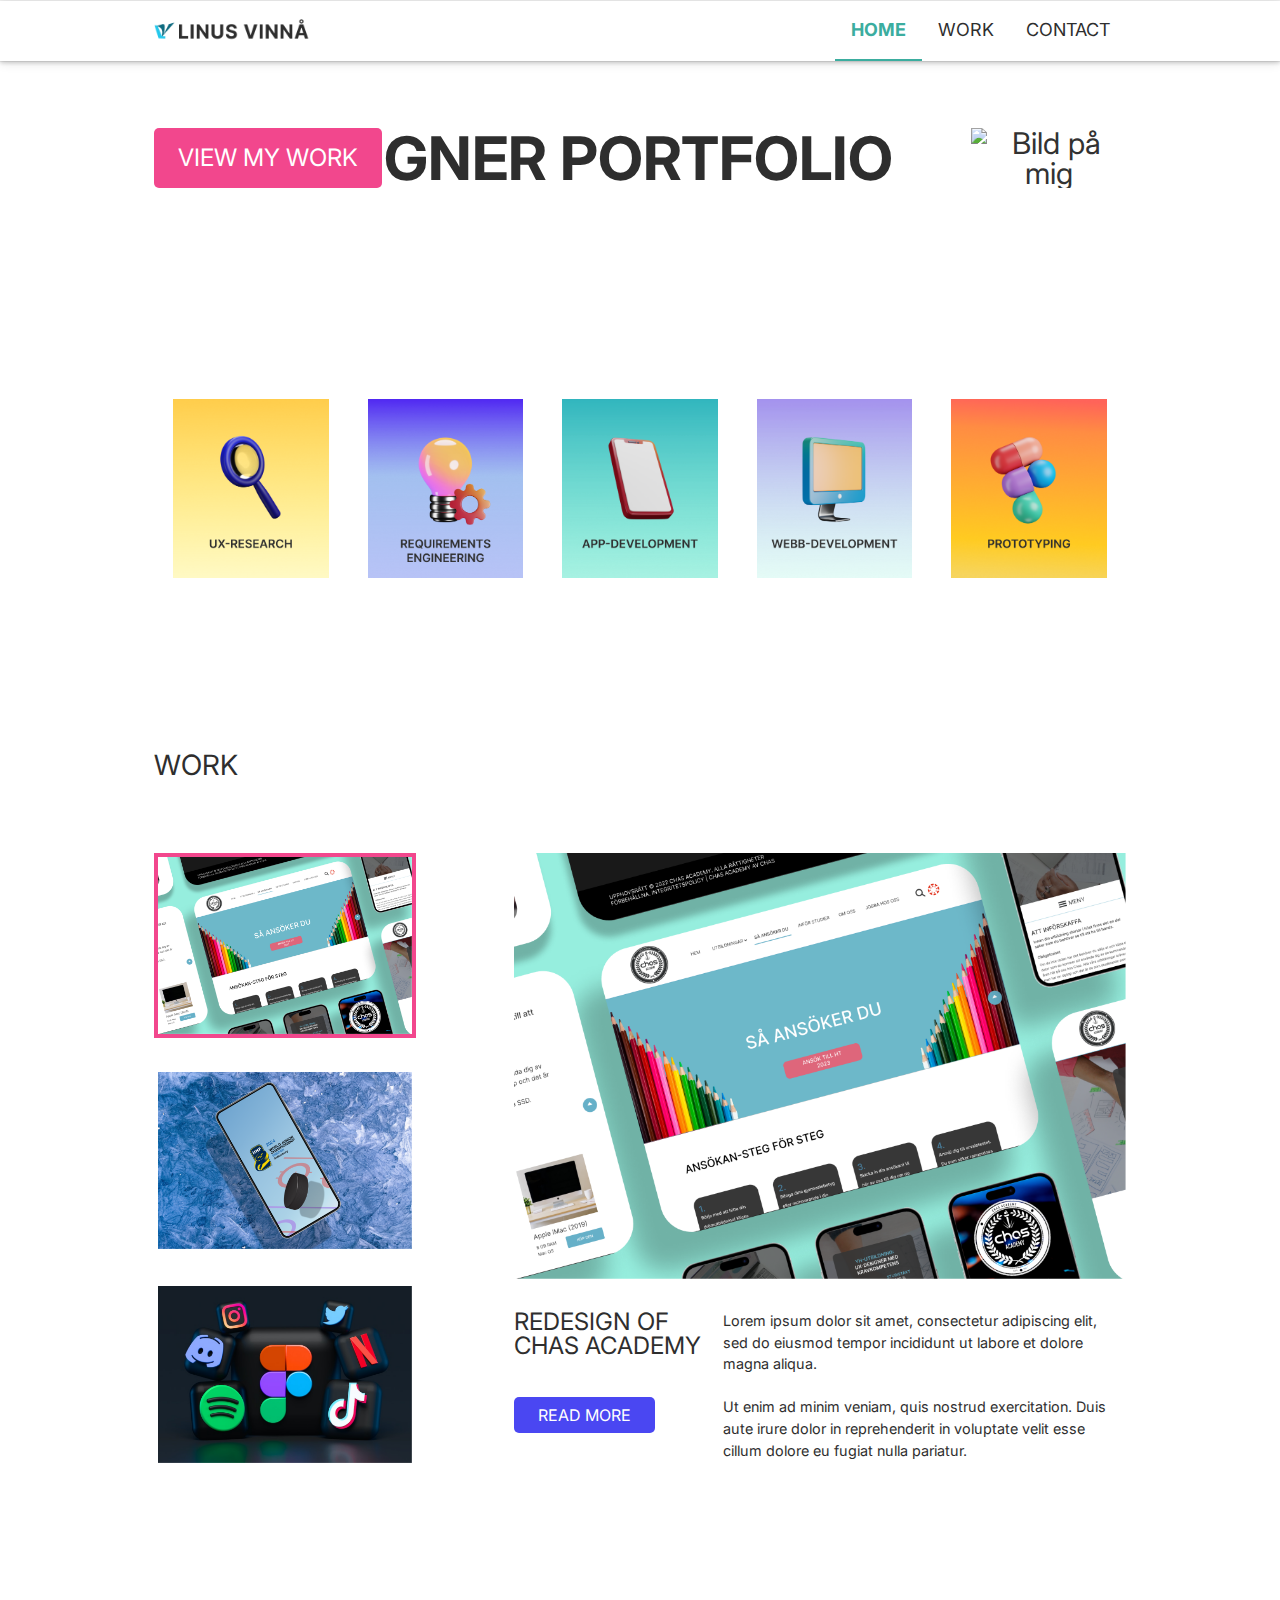
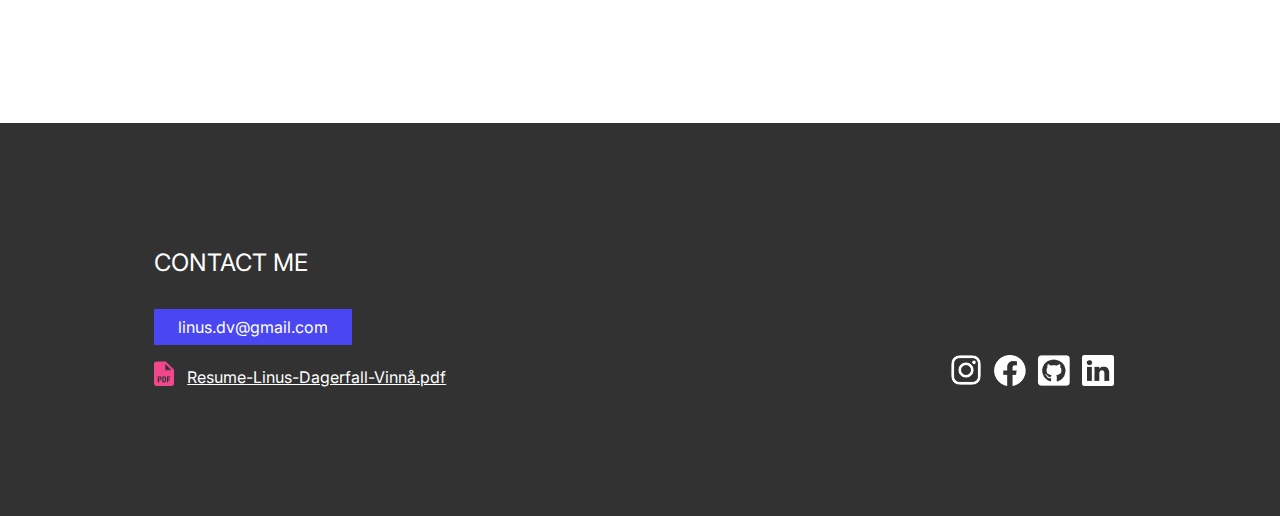
==== commit 7ffb29e3: "copy change" ====
--- a/Index.html
+++ b/Index.html
@@ -49,7 +49,7 @@
         <div id="title_grid_container">
             <div id="item1">
                 <div id="top_div">
-                    <h1>UI/UX DESIGNER PORTFOLIO</h1>
+                    <h1>UX DESIGNER PORTFOLIO</h1>
                     <div id="bottom_div">
                         <a href="#2" id="view_work_button">VIEW MY WORK</a>
                         <!--Knapp som skrollar ner till sektionen Work-->
@@ -63,12 +63,12 @@
     </div>
 
 
-    <div class="horizonalt_image_div4"> <!-- Meny för sidans olika delar -->
-        <img class="sectionimage3" alt="Ikon för delen Research." src="images/research.png" />
-        <img class="sectionimage3" alt="Ikon för delen Requierments." src="images/requirements.png" />
-        <img class="sectionimage3" alt="Ikon för delen App development." src="images/app.png" />
-        <img class="sectionimage3" alt="Ikon för delen Webb development." src="images/webb.png" />
-        <img class="sectionimage3" alt="Ikon för delen Prototyping." src="images/prototyping.png" />
+    <div class="horizonalt_image_div4"> <!-- Ikoner för färdigheter  -->
+        <img class="sectionimage3" alt="Ikon för Research." src="images/research.png" />
+        <img class="sectionimage3" alt="Ikon för Requierments." src="images/requirements.png" />
+        <img class="sectionimage3" alt="Ikon för App development." src="images/app.png" />
+        <img class="sectionimage3" alt="Ikon för Webb development." src="images/webb.png" />
+        <img class="sectionimage3" alt="Ikon för Prototyping." src="images/prototyping.png" />
     </div>
 
 
@@ -148,22 +148,22 @@
                 <h3>Contact me</h3> <!--Rubrik för footern-->
                 <a href="mailto:linus.dv@gmail.com" id="email_link">linus.dv@gmail.com</a><br><br> <!--Email länk-->
                 <div id="resume">
-                    <a href="" target="_blank"><img id="pdfimage" alt="PDF logga" src="images/pdf_vector.png" /></a>
+                    <a href="CV.doc.pdf" target="_blank"><img id="pdfimage" alt="PDF logga" src="images/pdf_vector.png" /></a>
                     <!--PDF ikon-->
                     <p id="resume_text">
-                        <a href="" target="_blank">Resume-Linus-Dagerfall-Vinnå.pdf</a> <!--Länk till CV-->
+                        <a href="CV.doc.pdf" target="_blank">Resume-Linus-Dagerfall-Vinnå.pdf</a> <!--Länk till CV-->
                     </p>
                 </div>
             </div>
             <div id="footer_right"> <!--Högra delen av footern-->
-                <a href="https://www.instagram.com/?hl=sv" target="_blank"><img class="social_media_image"
-                        alt="Instagram logga" src="images/instagram.png" /></a>
-                <a href="https://www.facebook.com/" target="_blank"><img class="social_media_image" alt="Facebook logga"
-                        src="images/facebookimage.png" /></a>
-                <a href="https://github.com/" target="_blank"><img class="social_media_image" alt="Github logga"
-                        src="images/githubimage.png" /></a>
-                <a href="https://www.linkedin.com/feed/" target="_blank"><img class="social_media_image"
-                        alt="Linkedin logga" src="images/linkedinimage.png" /></a> <!--Ikon för sociala medier-->
+                <a href="https://www.instagram.com/linusdagerfallvinna/?hl=sv" target="_blank"><img class="social_media_image" 
+                    alt="Instagram logga" src="images/instagram.png" /></a>
+                <a href="https://www.facebook.com/linus.dagerfallvinna.5/" target="_blank"><img class="social_media_image"
+                    alt="Facebook logga" src="images/facebookimage.png" /></a>
+                <a href="https://github.com/linusdagerfallvinna/" target="_blank"><img class="social_media_image"
+                    alt="Github logga"   src="images/githubimage.png" /></a>
+                <a href="https://www.linkedin.com/in/linus-dagerfall-vinn%C3%A5-7449a313b/" target="_blank"><img class="social_media_image"
+                    alt="Linkedin logga" src="images/linkedinimage.png" /></a> <!--Ikon för sociala medier-->
             </div>
         </div>
     </footer>
